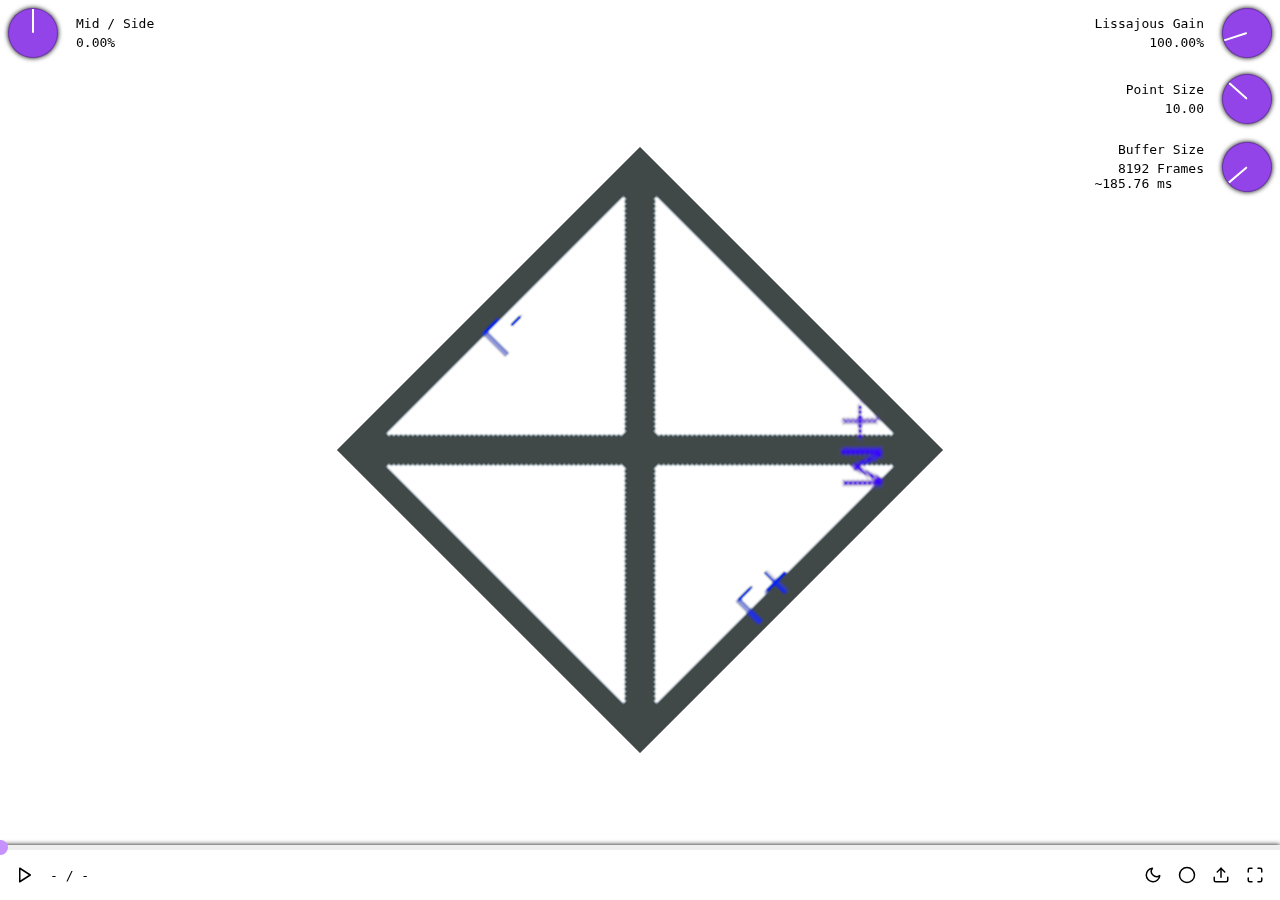
==== index.html @ 89a712ca "Deploy browser build to GitHub Pages" ====
<!DOCTYPE html>
<html lang="en">
    <head>
        <meta charset="UTF-8">
        <title></title>
        <meta name="viewport" content="width=device-width, initial-scale=1">
        <link rel="stylesheet" href="css/index.css">
        <link rel="stylesheet" href="css/colorscheme.css">
    </head>
    <body>
        <aside>
            <noscript>
                For obvious reasons this page requires JavaScript to be enabled.
            </noscript>
            <script>
                const noscript = document.querySelector('noscript');
noscript.parentElement.removeChild(noscript);
            </script>
        </aside>

        <main id="main-content">
            <canvas id="lissajous_canvas"></canvas>

            <div class="ui-layer">
                <div class="left-side">
                    <div id="mid_side_knob" tabindex="1"></div>
                    <!--<div id="lfo_freq_knob" tabindex="2"></div>
                    <div id="lfo_depth_knob" tabindex="3"></div>-->
                </div>

                <div class="right-side">
                    <div id="analyser_gain_knob" class="labels-left" tabindex="4"></div>
                    <div id="size_knob" class="labels-left" tabindex="5"></div>
                    <div id="buffer_size_knob" class="labels-left" tabindex="6"></div>
                </div>


                <div class="media-controls">
                    <div id="time_slider" tabindex="0"></div>

                    <div class="media-buttons">
                        <button id="play_button">
                            <svg xmlns="http://www.w3.org/2000/svg" width="24" height="24" viewBox="0 0 24 24" fill="none" stroke="currentColor" stroke-width="2" stroke-linecap="round" stroke-linejoin="round" class="when-playing feather feather-play"><polygon points="5 3 19 12 5 21 5 3"></polygon></svg>
                            <svg height="24" viewBox="0 0 24 24" fill="none" stroke="currentColor" stroke-width="2" stroke-linecap="round" stroke-linejoin="round" class="when-paused feather feather-pause"><rect x="6" y="4" width="4" height="16"></rect><rect x="14" y="4" width="4" height="16"></rect></svg>
                        </button>

                        <span id="time_progress"></span>

                        <button id="light_toggle_button">
                            <svg xmlns="http://www.w3.org/2000/svg" width="24" height="24" viewBox="0 0 24 24" fill="none" stroke="currentColor" stroke-width="2" stroke-linecap="round" stroke-linejoin="round" class="when-dark feather feather-sun"><circle cx="12" cy="12" r="5"></circle><line x1="12" y1="1" x2="12" y2="3"></line><line x1="12" y1="21" x2="12" y2="23"></line><line x1="4.22" y1="4.22" x2="5.64" y2="5.64"></line><line x1="18.36" y1="18.36" x2="19.78" y2="19.78"></line><line x1="1" y1="12" x2="3" y2="12"></line><line x1="21" y1="12" x2="23" y2="12"></line><line x1="4.22" y1="19.78" x2="5.64" y2="18.36"></line><line x1="18.36" y1="5.64" x2="19.78" y2="4.22"></line></svg>
                            <svg xmlns="http://www.w3.org/2000/svg" width="24" height="24" viewBox="0 0 24 24" fill="none" stroke="currentColor" stroke-width="2" stroke-linecap="round" stroke-linejoin="round" class="when-light feather feather-moon"><path d="M21 12.79A9 9 0 1 1 11.21 3 7 7 0 0 0 21 12.79z"></path></svg>
                        </button>

                        <button id="record_button">
                            <svg xmlns="http://www.w3.org/2000/svg" width="24" height="24" viewBox="0 0 24 24" fill="none" stroke="currentColor" stroke-width="2" stroke-linecap="round" stroke-linejoin="round" class="feather feather-circle"><circle cx="12" cy="12" r="10"></circle></svg>
                            <span id="recording_duration">00:37</span>
                        </button>

                        <button id="upload_button">
                            <svg xmlns="http://www.w3.org/2000/svg" width="24" height="24" viewBox="0 0 24 24" fill="none" stroke="currentColor" stroke-width="2" stroke-linecap="round" stroke-linejoin="round" class="feather feather-upload"><path d="M21 15v4a2 2 0 0 1-2 2H5a2 2 0 0 1-2-2v-4"></path><polyline points="17 8 12 3 7 8"></polyline><line x1="12" y1="3" x2="12" y2="15"></line></svg>
                        </button>

                        <button id="fullscreen_button">
                            <svg xmlns="http://www.w3.org/2000/svg" width="24" height="24" viewBox="0 0 24 24" fill="none" stroke="currentColor" stroke-width="2" stroke-linecap="round" stroke-linejoin="round" class="feather feather-maximize"><path d="M8 3H5a2 2 0 0 0-2 2v3m18 0V5a2 2 0 0 0-2-2h-3m0 18h3a2 2 0 0 0 2-2v-3M3 16v3a2 2 0 0 0 2 2h3"></path></svg>
                        </button>
                    </div>
                </div>
            </div>
        </main>

        <script src="js/image.js"></script>

        <script src="js/ui.js"></script>
        <script src="js/lissajous.js"></script>

        <script src="zig-wasm-dsp.js"></script>
        <script src="worklet-wrapper.js"></script>
        <script src="js/index.js"></script>
    </body>
</html>
---- css/index.css ----
* {
    box-sizing: border-box;
}

.no-touch-action {
    touch-action: none;
}

noscript {
    display: block;
    border: 1px solid #da351a;
    border-radius: 8px;
    text-align: center;
    padding: 8px;
}

.knob {
    display: inline-flex;
    flex-direction: row;
    align-items: center;

    padding: 8px;
    overflow: hidden;
}
.knob.labels-left {
    flex-direction: row-reverse;
    text-align: right;
}

.knob .labels {
    margin-left: 16px;
}
.knob.labels-left .labels {
    margin-left: 0px;
    margin-right: 16px;
}

.knob span {
    display: block;
    font-family: monospace;
    padding: 2px;
    word-break: break-word;
    width: 100%;
    white-space: pre;
}

.knob .indicator {
    position: relative;
    width: 50px;
    height: 50px;
    background-color: #9244e8;
    overflow: hidden;
    border-radius: 50%;

    cursor: grab;
    user-select: none;

    box-shadow: 0px 0px 5px black;
    box-sizing: border-box;
    border: 1px solid rgba(0, 0, 0, .25);
}

.knob .indicator:before {
    content: '';

    position: absolute;
    width: 2px;
    background-color: white;
    left: calc(50% - 1px);
    border-bottom-left-radius: 4px;
    border-bottom-right-radius: 4px;
    top: 0px;
    bottom: calc(50%);
}

.knob:focus {
    outline: none;
}
.knob:focus .indicator {
    border-color: orange;
    border-width: 3px;
}

body {
    font-family: monospace;
    margin: 0px;
    padding: 0px;
    height: 100%;
}

.is-adjusting-knob {
    cursor: grabbing;
}
.is-adjusting-knob .knob .indicator {
    cursor: unset;
}

main {
    position: relative;

    width: 100%;
    height: 100vh;

    background-color: inherit;

    display: flex;
    justify-content: stretch;
    align-items: stretch;
}

main canvas {
    width: 100%;
}

main .ui-layer {
    position: absolute;
    top: 0;
    left: 0;
    right: 0;
    bottom: 0;
    pointer-events: none;
    overflow: hidden;
}

.media-controls {
    position: absolute;
    bottom: 0;
    left: 0;
    right: 0;

    display: flex;
    flex-direction: column;

    transition: margin-bottom 200ms ease;
    box-shadow: 0px 0px 5px black;
    pointer-events: all;

    background-color: white;
}

.media-buttons {
    display: flex;
    flex-direction: row;
    align-items: stretch;
    padding: 16px;
}

.ui-layer .knob {
    pointer-events: all;
}

main .ui-layer.hidden .media-controls {
    margin-bottom: -300px;
}

.media-buttons > * {
    margin-right: 16px;
}
.media-buttons *:last-child {
    margin-right: 0px;
}

.media-controls button {
    width: 18px;
    height: 18px;

    display: flex;
    justify-content: center;
    padding: 0px;

    border: none;
    border-radius: 5px;

    background-color: transparent;
    cursor: pointer;
    overflow: hidden;
}

.media-controls button:focus {
    outline: 2px dashed #9244e8;
}

.media-controls button svg {
    width: 100%;
    height: 100%;
}

#play_button .when-playing {
    display: block;
}
#play_button .when-paused {
    display: none;
}

#play_button.playing .when-playing {
    display: none;
}
#play_button.playing .when-paused {
    display: block;
}

#time_progress {
    align-self: center;
    margin-right: auto;
}

.slider {
    display: block;
}

.slider .progress-bar {
    position: relative;
    width: 100%;
    height: 5px;
    cursor: pointer;
}

.slider .progress-indicator {
    position: absolute;
    top: 0;
    bottom: 0;
    left: 0;
    background-color: #9244e8;
}

.slider .slider-handle {
    position: absolute;
    height: 0px;
    width: 0px;
    cursor: pointer;
}

.slider .slider-handle:before {
    content: '';
    position: absolute;
    width: 15px;
    height: 15px;
    background-color: #c692ff;

    border-radius: 50%;

    top: -5px;
    left: -7.5px;
}

.ui-layer .left-side {
    position: absolute;
    left: 0;
    bottom: 0;
    top: 0;

    display: flex;
    flex-direction: column;
    transition: margin-left 200ms ease;
}

.ui-layer.hidden .left-side {
    margin-left: -300px;
}

.ui-layer .right-side {
    position: absolute;
    right: 0;
    bottom: 0;
    top: 0;

    display: flex;
    flex-direction: column;
    transition: margin-right 200ms ease;
}

.ui-layer.hidden .right-side {
    margin-right: -300px;
}

#record_button span {
    display: none;
    color: white;
    padding: 0px 8px;
    margin-top: -1px;
}

#record_button.is-recording {
    display: flex;
    width: auto;
    flex-direction: row-reverse;
    padding: 0px;
    align-items: center;
    border: 1px solid red;
    border-radius: 15px;
    background-color: #ff9393;
}

#record_button.is-recording svg {
    fill: red;
    stroke: red;
}

#record_button.is-recording span {
    display: block;
}
---- css/colorscheme.css ----
body, .media-controls, .slider .progress-bar {
    transition-property: background-color color stroke fill;
    transition-duration: 100ms;
    transition-timing-function: ease;
}

/**
 * Light mode
 */
body {
    background-color: white;
    color: black;
}

body button svg.feather {
    stroke: black;
}

body .media-controls {
    background-color: white;
    color: black;
}

body .slider .progress-bar {
    background-color: #eee;
}

/**
 * Dark mode
 */
@media (prefers-color-scheme: dark) {
    body:not(.light-mode) {
        background-color: black;
        color: #f6f6f6;
    }

    body:not(.light-mode) .media-controls {
        background-color: #333;
    }

    body:not(.light-mode) button svg.feather {
        stroke: #f6f6f6;
    }

    body:not(.light-mode) .slider .progress-bar {
        background-color: gray;
    }
}

body.dark-mode {
    background-color: black;
    color: white;
}

body.dark-mode .media-controls {
    background-color: #333;
    color: white;
}

body.dark-mode button:focus {
    outline-color: white;
}

body.dark-mode button svg.feather {
    stroke: white;
}

body.dark-mode .slider .progress-bar {
    background-color: gray;
}

body #light_toggle_button .when-dark {
    display: none;
}
body #light_toggle_button .when-light {
    display: block;
}

body.dark-mode #light_toggle_button .when-dark {
    display: block;
}
body.dark-mode #light_toggle_button .when-light {
    display: none;
}
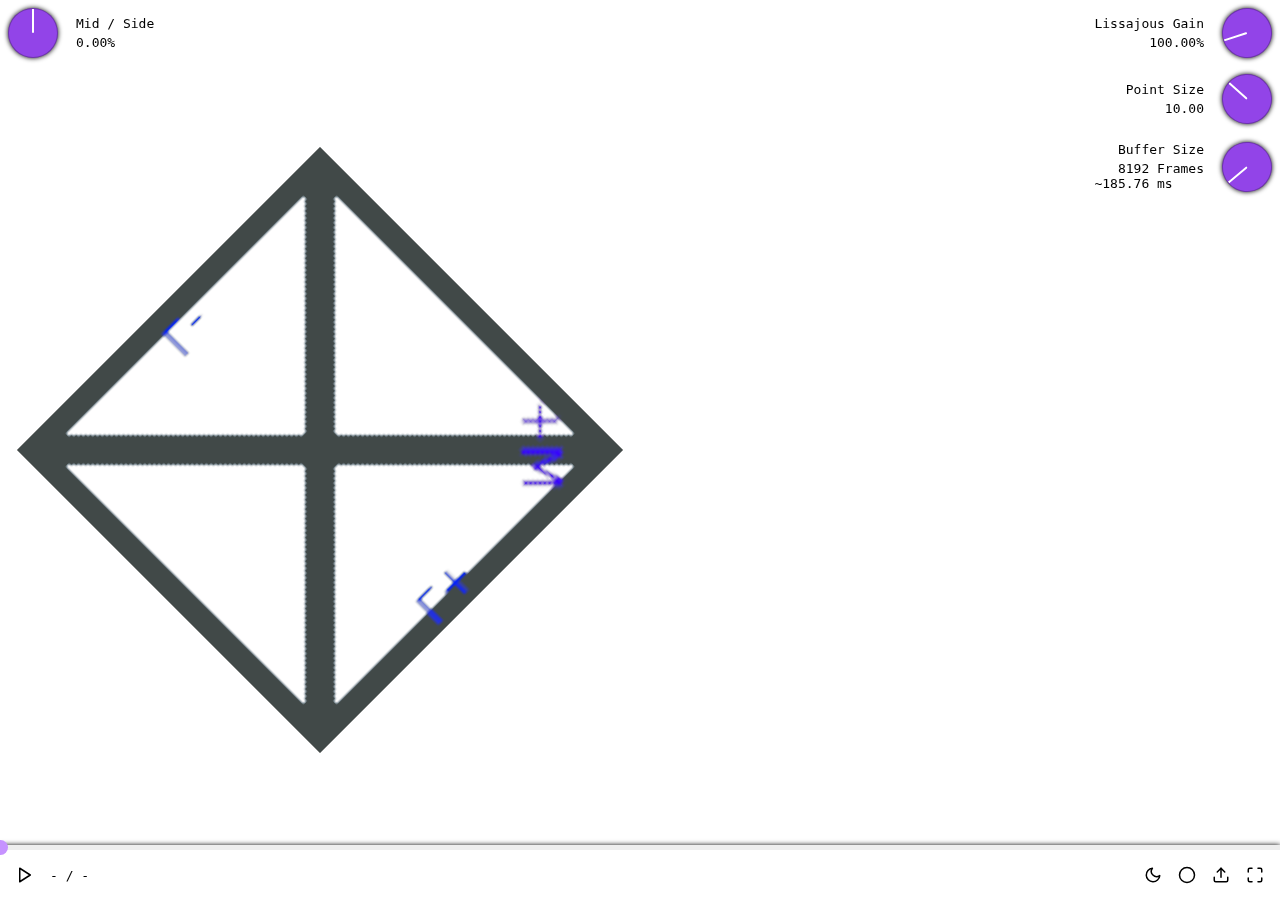
==== commit 20702f26: "Deploy browser build to GitHub Pages" ====
--- a/index.html
+++ b/index.html
@@ -20,6 +20,7 @@
 
         <main id="main-content">
             <canvas id="lissajous_canvas"></canvas>
+            <canvas id="waterfall_canvas"></canvas>
 
             <div class="ui-layer">
                 <div class="left-side">
@@ -68,13 +69,10 @@
             </div>
         </main>
 
-        <script src="js/image.js"></script>
-
+        <script src="resources.js"></script>
         <script src="js/ui.js"></script>
+        <script src="js/waterfall.js"></script>
         <script src="js/lissajous.js"></script>
-
-        <script src="zig-wasm-dsp.js"></script>
-        <script src="worklet-wrapper.js"></script>
         <script src="js/index.js"></script>
     </body>
 </html>
--- a/css/index.css
+++ b/css/index.css
@@ -109,7 +109,7 @@
 }
 
 main canvas {
-    width: 100%;
+    width: 50%;
 }
 
 main .ui-layer {
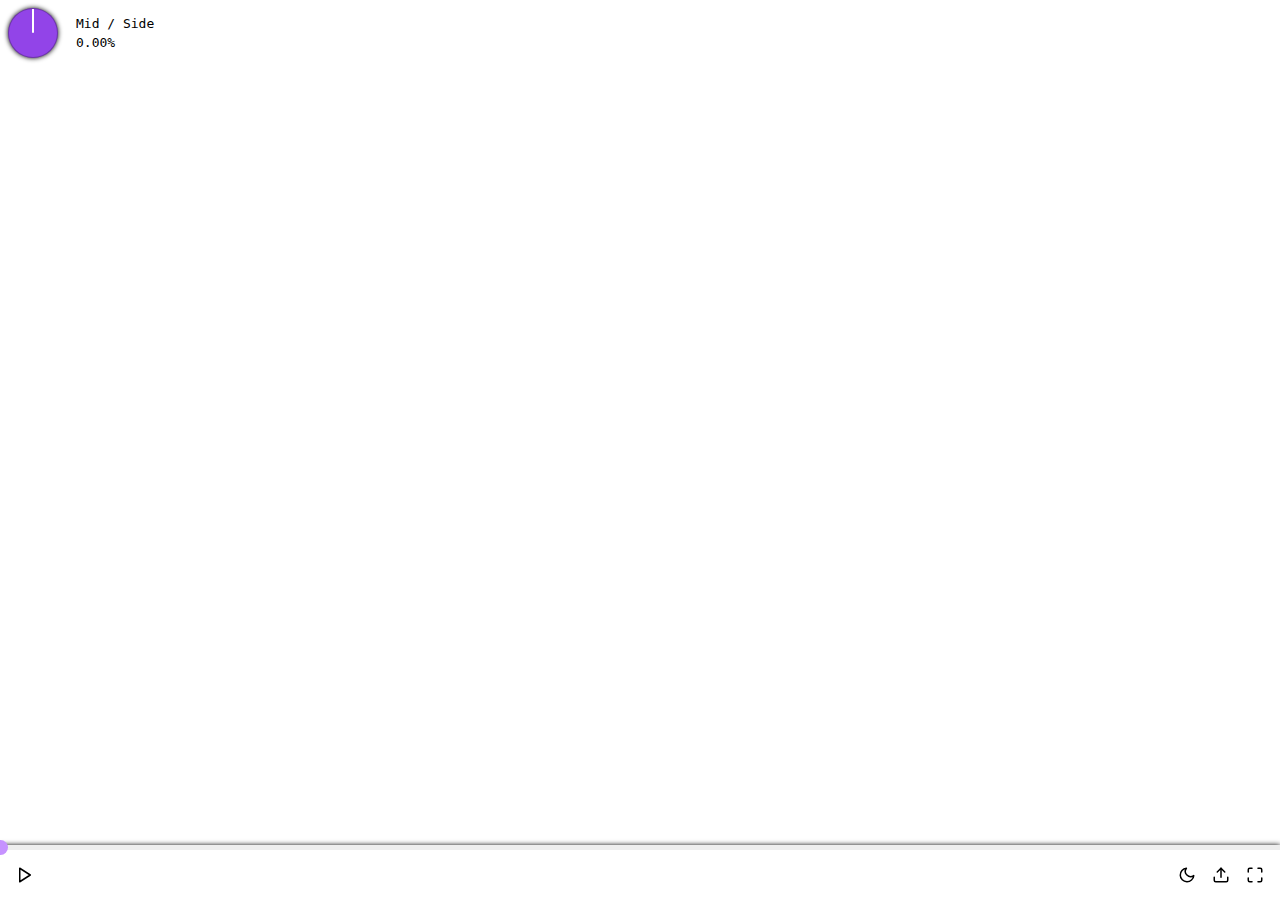
==== commit 1acca610: "Deploy browser build to GitHub Pages" ====
--- a/index.html
+++ b/index.html
@@ -19,9 +19,6 @@
         </aside>
 
         <main id="main-content">
-            <canvas id="lissajous_canvas"></canvas>
-            <canvas id="waterfall_canvas"></canvas>
-
             <div class="ui-layer">
                 <div class="left-side">
                     <div id="mid_side_knob" tabindex="1"></div>
@@ -52,11 +49,6 @@
                             <svg xmlns="http://www.w3.org/2000/svg" width="24" height="24" viewBox="0 0 24 24" fill="none" stroke="currentColor" stroke-width="2" stroke-linecap="round" stroke-linejoin="round" class="when-light feather feather-moon"><path d="M21 12.79A9 9 0 1 1 11.21 3 7 7 0 0 0 21 12.79z"></path></svg>
                         </button>
 
-                        <button id="record_button">
-                            <svg xmlns="http://www.w3.org/2000/svg" width="24" height="24" viewBox="0 0 24 24" fill="none" stroke="currentColor" stroke-width="2" stroke-linecap="round" stroke-linejoin="round" class="feather feather-circle"><circle cx="12" cy="12" r="10"></circle></svg>
-                            <span id="recording_duration">00:37</span>
-                        </button>
-
                         <button id="upload_button">
                             <svg xmlns="http://www.w3.org/2000/svg" width="24" height="24" viewBox="0 0 24 24" fill="none" stroke="currentColor" stroke-width="2" stroke-linecap="round" stroke-linejoin="round" class="feather feather-upload"><path d="M21 15v4a2 2 0 0 1-2 2H5a2 2 0 0 1-2-2v-4"></path><polyline points="17 8 12 3 7 8"></polyline><line x1="12" y1="3" x2="12" y2="15"></line></svg>
                         </button>
@@ -70,9 +62,9 @@
         </main>
 
         <script src="resources.js"></script>
+        <script src="js/util.js"></script>
         <script src="js/ui.js"></script>
         <script src="js/waterfall.js"></script>
-        <script src="js/lissajous.js"></script>
         <script src="js/index.js"></script>
     </body>
 </html>
--- a/css/index.css
+++ b/css/index.css
@@ -108,10 +108,6 @@
     align-items: stretch;
 }
 
-main canvas {
-    width: 50%;
-}
-
 main .ui-layer {
     position: absolute;
     top: 0;
@@ -120,6 +116,7 @@
     bottom: 0;
     pointer-events: none;
     overflow: hidden;
+    z-index: 1;
 }
 
 .media-controls {
@@ -299,3 +296,18 @@
 #record_button.is-recording span {
     display: block;
 }
+
+.pane {
+    position: relative;
+
+    flex: 1;
+}
+
+.pane canvas {
+    width: 100%;
+    height: 100%;
+}
+
+.pane:nth-child(2) {
+    border-left: 1px solid #ccc;
+}
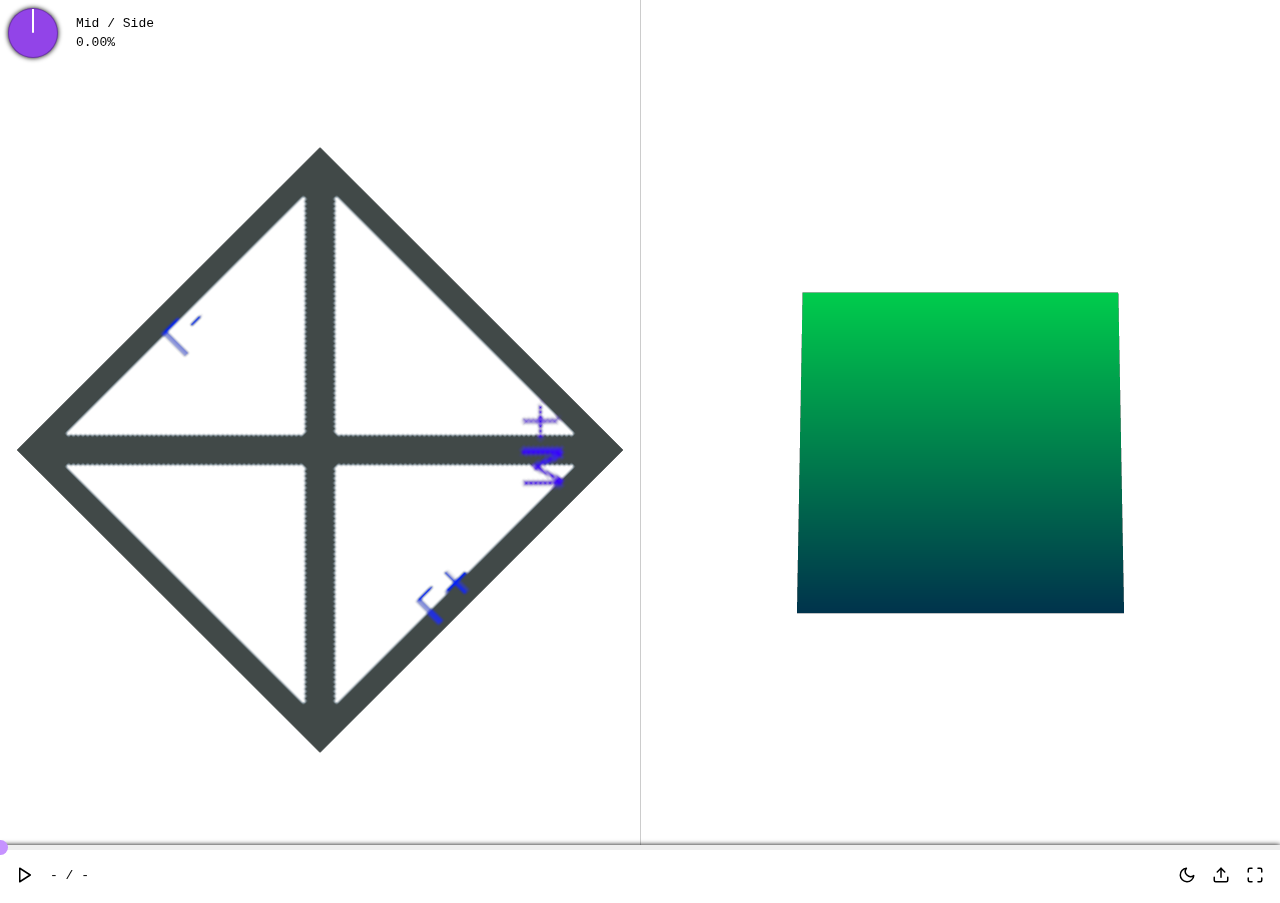
==== commit 198a2fac: "Deploy browser build to GitHub Pages" ====
--- a/index.html
+++ b/index.html
@@ -64,6 +64,7 @@
         <script src="resources.js"></script>
         <script src="js/util.js"></script>
         <script src="js/ui.js"></script>
+        <script src="js/lissajous.js"></script>
         <script src="js/waterfall.js"></script>
         <script src="js/index.js"></script>
     </body>
